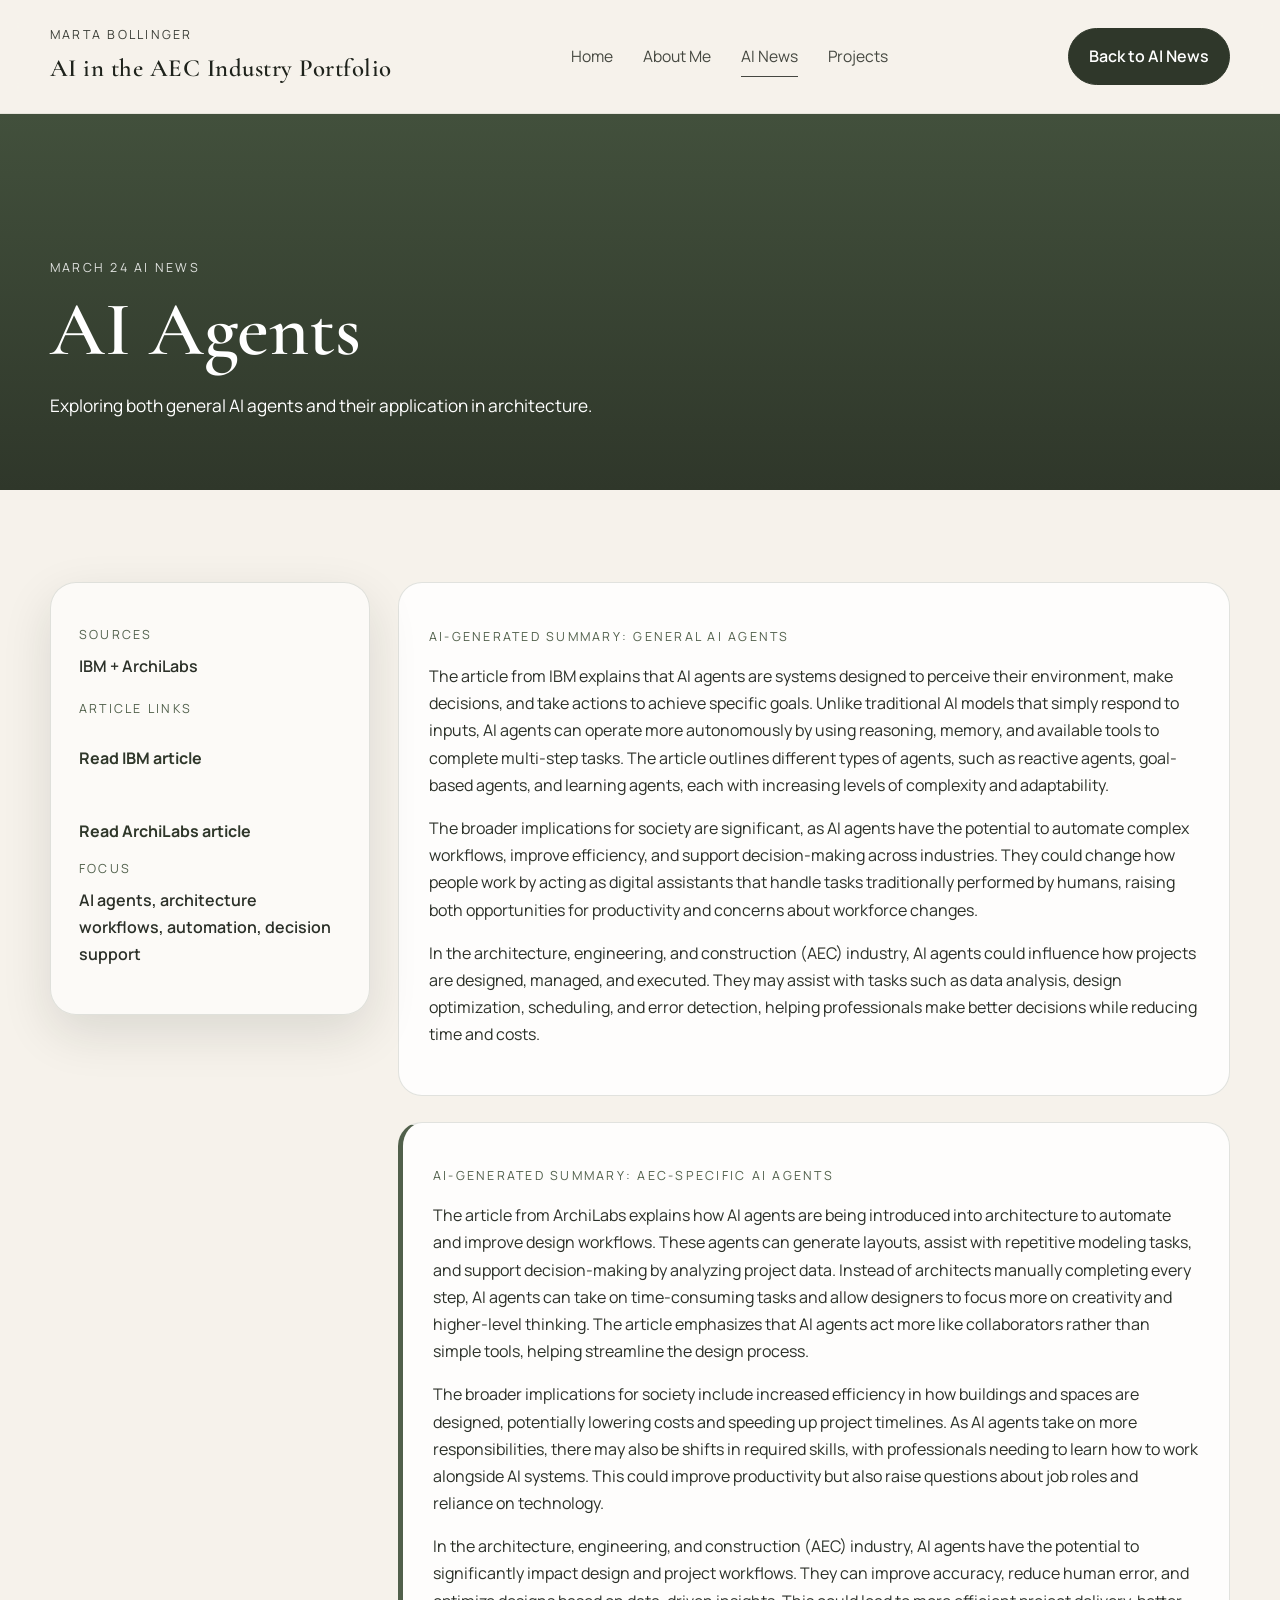
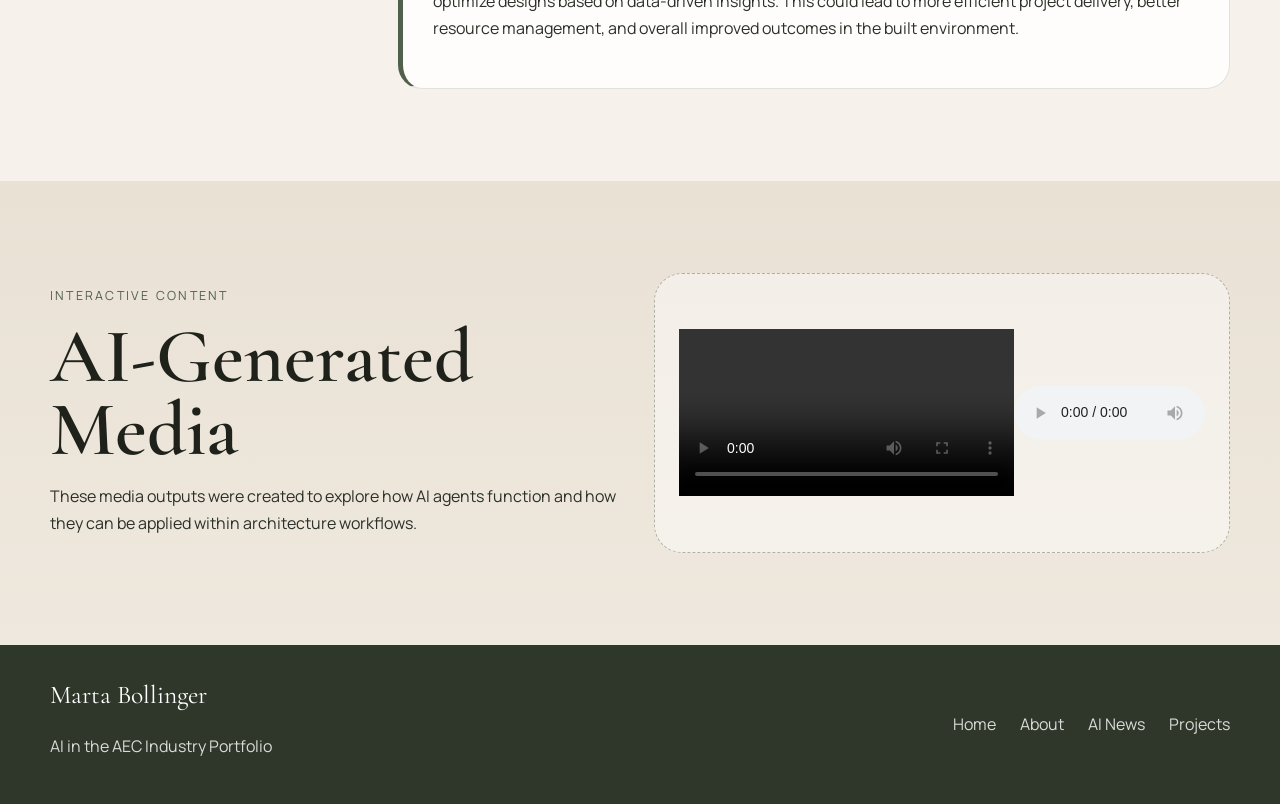
==== agents.html @ 0e94a181 "Add files via upload" ====
<!DOCTYPE html>
<html lang="en">
<head>
  <meta charset="UTF-8" />
  <meta name="viewport" content="width=device-width, initial-scale=1.0" />
  <title>March 24 AI News | Marta Bollinger</title>
  <link rel="preconnect" href="https://fonts.googleapis.com">
  <link rel="preconnect" href="https://fonts.gstatic.com" crossorigin>
  <link href="https://fonts.googleapis.com/css2?family=Cormorant+Garamond:wght@400;500;600;700&family=Manrope:wght@400;500;600;700&display=swap" rel="stylesheet">
  <link rel="stylesheet" href="styles.css" />
</head>

<body>
  <header class="site-header site-header--solid">
    <div class="container nav-wrap">
      <a class="brand brand--dark" href="index.html">
        <span class="brand-kicker">Marta Bollinger</span>
        <span class="brand-title">AI in the AEC Industry Portfolio</span>
      </a>

      <nav class="main-nav main-nav--dark">
        <a href="index.html">Home</a>
        <a href="about.html">About Me</a>
        <a href="news.html" class="active">AI News</a>
        <a href="projects.html">Projects</a>
      </nav>

      <a class="nav-cta nav-cta--dark" href="news.html">Back to AI News</a>
    </div>
  </header>

  <main>
    <section class="page-hero page-hero--olive">
      <div class="container page-hero__inner">
        <p class="eyebrow">March 24 AI News</p>
        <h1>AI Agents</h1>
        <p class="page-subtitle">Exploring both general AI agents and their application in architecture.</p>
      </div>
    </section>

    <section class="section article-section">
      <div class="container article-layout">

        <aside class="article-meta card-soft">
          <p class="meta-label">Sources</p>
          <p class="meta-value">IBM + ArchiLabs</p>

          <p class="meta-label">Article Links</p>
          <a class="external-link" href="https://www.ibm.com/think/topics/ai-agents" target="_blank" rel="noopener noreferrer">Read IBM article</a>
          <br><br>
          <a class="external-link" href="https://archilabs.ai/posts/ai-agents-for-architecture" target="_blank" rel="noopener noreferrer">Read ArchiLabs article</a>

          <p class="meta-label">Focus</p>
          <p class="meta-value">AI agents, architecture workflows, automation, decision support</p>
        </aside>

        <article class="article-content">

          <div class="content-block">
            <p class="section-label">AI-Generated Summary: General AI Agents</p>

            <p>
              The article from IBM explains that AI agents are systems designed to perceive their environment, make decisions, and take actions to achieve specific goals. Unlike traditional AI models that simply respond to inputs, AI agents can operate more autonomously by using reasoning, memory, and available tools to complete multi-step tasks. The article outlines different types of agents, such as reactive agents, goal-based agents, and learning agents, each with increasing levels of complexity and adaptability.
            </p>

            <p>
              The broader implications for society are significant, as AI agents have the potential to automate complex workflows, improve efficiency, and support decision-making across industries. They could change how people work by acting as digital assistants that handle tasks traditionally performed by humans, raising both opportunities for productivity and concerns about workforce changes.
            </p>

            <p>
              In the architecture, engineering, and construction (AEC) industry, AI agents could influence how projects are designed, managed, and executed. They may assist with tasks such as data analysis, design optimization, scheduling, and error detection, helping professionals make better decisions while reducing time and costs.
            </p>
          </div>

          <div class="content-block bordered-block">
            <p class="section-label">AI-Generated Summary: AEC-Specific AI Agents</p>

            <p>
              The article from ArchiLabs explains how AI agents are being introduced into architecture to automate and improve design workflows. These agents can generate layouts, assist with repetitive modeling tasks, and support decision-making by analyzing project data. Instead of architects manually completing every step, AI agents can take on time-consuming tasks and allow designers to focus more on creativity and higher-level thinking. The article emphasizes that AI agents act more like collaborators rather than simple tools, helping streamline the design process.
            </p>

            <p>
              The broader implications for society include increased efficiency in how buildings and spaces are designed, potentially lowering costs and speeding up project timelines. As AI agents take on more responsibilities, there may also be shifts in required skills, with professionals needing to learn how to work alongside AI systems. This could improve productivity but also raise questions about job roles and reliance on technology.
            </p>

            <p>
              In the architecture, engineering, and construction (AEC) industry, AI agents have the potential to significantly impact design and project workflows. They can improve accuracy, reduce human error, and optimize designs based on data-driven insights. This could lead to more efficient project delivery, better resource management, and overall improved outcomes in the built environment.
            </p>
          </div>

        </article>
      </div>
    </section>

    <section class="section muted-bg">
      <div class="container podcast-panel">
        <div>
          <p class="section-label">Interactive Content</p>
          <h2>AI-Generated Media</h2>
          <p>
            These media outputs were created to explore how AI agents function and how they can be applied within architecture workflows.
          </p>
        </div>

        <div class="podcast-placeholder">
          <video controls width="100%">
            <source src="March24Understanding_AI_Agents.mp4" type="video/mp4">
            Your browser does not support the video tag.
          </video>

          <br><br>

          <audio controls>
            <source src="March24AI_agents_automate_architectural_workflows.m4a" type="audio/mp4">
            Your browser does not support the audio element.
          </audio>
        </div>
      </div>
    </section>
  </main>

  <footer class="site-footer">
    <div class="container footer-wrap">
      <div>
        <p class="footer-title">Marta Bollinger</p>
        <p>AI in the AEC Industry Portfolio</p>
      </div>

      <div class="footer-links">
        <a href="index.html">Home</a>
        <a href="about.html">About</a>
        <a href="news.html">AI News</a>
        <a href="projects.html">Projects</a>
      </div>
    </div>
  </footer>
</body>
</html>
---- styles.css ----
:root {
  --olive-900: #2f372a;
  --olive-800: #3b4634;
  --olive-700: #51604b;
  --stone-100: #f6f2eb;
  --stone-200: #ece5da;
  --stone-300: #d9d0c2;
  --ink: #1e221b;
  --text: #2b3028;
  --muted: #687065;
  --white: #ffffff;
  --card: rgba(255, 255, 255, 0.7);
  --border: rgba(54, 66, 48, 0.14);
  --shadow: 0 18px 50px rgba(27, 34, 25, 0.12);
  --radius: 26px;
  --radius-sm: 18px;
  --max-width: 1180px;
}

* {
  box-sizing: border-box;
}

html {
  scroll-behavior: smooth;
}

body {
  margin: 0;
  font-family: 'Manrope', sans-serif;
  color: var(--text);
  background: var(--stone-100);
  line-height: 1.7;
}

img {
  max-width: 100%;
  display: block;
}

a {
  color: inherit;
  text-decoration: none;
}

.container {
  width: min(calc(100% - 48px), var(--max-width));
  margin: 0 auto;
}

.site-header {
  width: 100%;
  z-index: 20;
}

.site-header--overlay {
  position: absolute;
  top: 0;
  left: 0;
}

.site-header--solid {
  position: sticky;
  top: 0;
  background: rgba(246, 242, 235, 0.92);
  backdrop-filter: blur(14px);
  border-bottom: 1px solid rgba(54, 66, 48, 0.08);
}

.nav-wrap {
  display: flex;
  align-items: center;
  justify-content: space-between;
  gap: 24px;
  padding: 24px 0;
}

.brand {
  display: flex;
  flex-direction: column;
  gap: 2px;
  color: var(--white);
}

.brand--dark {
  color: var(--ink);
}

.brand-kicker {
  font-size: 0.78rem;
  letter-spacing: 0.18em;
  text-transform: uppercase;
  opacity: 0.86;
}

.brand-title {
  font-family: 'Cormorant Garamond', serif;
  font-size: 1.55rem;
  font-weight: 600;
  letter-spacing: 0.02em;
}

.main-nav {
  display: flex;
  gap: 30px;
  align-items: center;
}

.main-nav a {
  color: rgba(255,255,255,0.88);
  font-size: 0.98rem;
  position: relative;
}

.main-nav--dark a {
  color: rgba(30, 34, 27, 0.82);
}

.main-nav a::after {
  content: "";
  position: absolute;
  left: 0;
  bottom: -7px;
  width: 100%;
  height: 1px;
  background: currentColor;
  transform: scaleX(0);
  transform-origin: left;
  transition: transform 0.28s ease;
}

.main-nav a:hover::after,
.main-nav a.active::after {
  transform: scaleX(1);
}

.nav-cta {
  padding: 14px 20px;
  border-radius: 999px;
  background: rgba(255, 255, 255, 0.14);
  border: 1px solid rgba(255, 255, 255, 0.24);
  color: var(--white);
  font-weight: 600;
}

.nav-cta--dark {
  background: var(--olive-900);
  color: var(--white);
  border-color: var(--olive-900);
}

.hero {
  min-height: 100vh;
  position: relative;
  display: flex;
  align-items: center;
  overflow: hidden;
}

.hero-home {
  background:
    linear-gradient(to right, rgba(34, 42, 31, 0.78), rgba(34, 42, 31, 0.46)),
    url('https://images.unsplash.com/photo-1517048676732-d65bc937f952?auto=format&fit=crop&w=1800&q=80') center center / cover no-repeat;
}

.hero-overlay {
  position: absolute;
  inset: 0;
  background: radial-gradient(circle at top right, rgba(255,255,255,0.12), transparent 28%);
}

.hero-content,
.page-hero__inner {
  position: relative;
  z-index: 1;
}

.hero-content {
  color: var(--white);
  max-width: 720px;
  padding-top: 110px;
}

.eyebrow,
.section-label,
.meta-label {
  text-transform: uppercase;
  letter-spacing: 0.18em;
  font-size: 0.78rem;
}

.eyebrow {
  color: rgba(255,255,255,0.84);
  margin-bottom: 16px;
}

.eyebrow-dark {
  color: var(--olive-700);
}

.hero h1,
.page-hero h1,
.section h2,
.statement-card__content h2 {
  margin: 0;
  font-family: 'Cormorant Garamond', serif;
  font-size: clamp(3rem, 6vw, 5.4rem);
  line-height: 0.95;
  font-weight: 600;
}

.page-hero h1,
.section h2,
.statement-card__content h2 {
  color: var(--ink);
}

.hero-text,
.page-subtitle {
  font-size: 1.08rem;
  max-width: 640px;
  margin: 24px 0 0;
}

.page-subtitle--dark {
  color: var(--muted);
}

.page-subtitle--narrow {
  max-width: 760px;
  margin-left: auto;
  margin-right: auto;
}

.hero-actions {
  display: flex;
  gap: 16px;
  margin-top: 34px;
  flex-wrap: wrap;
}

.btn {
  display: inline-flex;
  align-items: center;
  justify-content: center;
  padding: 15px 24px;
  border-radius: 999px;
  font-weight: 700;
  transition: transform 0.2s ease, background 0.2s ease, color 0.2s ease;
}

.btn:hover,
.nav-cta:hover {
  transform: translateY(-1px);
}

.btn-light {
  background: var(--white);
  color: var(--ink);
}

.btn-outline-light {
  color: var(--white);
  border: 1px solid rgba(255,255,255,0.4);
  background: rgba(255,255,255,0.08);
}

.btn-dark {
  background: var(--olive-900);
  color: var(--white);
}

.section {
  padding: 92px 0;
}

.intro-section {
  background: linear-gradient(180deg, #f7f3ed 0%, #f1ebe1 100%);
}

.muted-bg {
  background: linear-gradient(180deg, #e9e1d4 0%, #efe8de 100%);
}

.split-grid,
.feature-grid,
.value-grid,
.article-layout,
.project-layout,
.podcast-panel,
.footer-wrap,
.about-layout {
  display: grid;
  gap: 28px;
}

.split-grid--intro {
  grid-template-columns: 1.1fr 1fr;
  align-items: end;
}

.section-label {
  color: var(--olive-700);
  margin-bottom: 14px;
}

.section-heading {
  display: flex;
  justify-content: space-between;
  align-items: end;
  gap: 20px;
  margin-bottom: 30px;
}

.section-heading--center {
  text-align: center;
  display: block;
}

.feature-grid {
  grid-template-columns: repeat(3, 1fr);
}

.feature-card,
.value-card,
.card-soft {
  background: rgba(255, 255, 255, 0.62);
  border: 1px solid var(--border);
  border-radius: var(--radius);
  padding: 28px;
  box-shadow: var(--shadow);
}

.feature-card__number {
  font-family: 'Cormorant Garamond', serif;
  font-size: 2rem;
  color: var(--olive-700);
  margin-bottom: 18px;
}

.feature-card h3,
.value-card h3 {
  font-family: 'Cormorant Garamond', serif;
  font-size: 2rem;
  margin: 0 0 10px;
  color: var(--ink);
}

.feature-card a,
.external-link {
  display: inline-block;
  margin-top: 18px;
  color: var(--olive-900);
  font-weight: 700;
}

.statement-card {
  display: grid;
  grid-template-columns: 1.08fr 1fr;
  gap: 0;
  background: var(--white);
  border-radius: 34px;
  overflow: hidden;
  box-shadow: var(--shadow);
}

.statement-card__image {
  min-height: 520px;
  background: url('https://images.unsplash.com/photo-1518005020951-eccb494ad742?auto=format&fit=crop&w=1400&q=80') center center / cover no-repeat;
}

.statement-card__content {
  padding: 56px;
  display: flex;
  flex-direction: column;
  justify-content: center;
}

.page-hero {
  padding: 130px 0 70px;
}

.page-hero--light {
  background: linear-gradient(180deg, #f4efe7 0%, #ede4d6 100%);
}

.page-hero--olive {
  background: linear-gradient(180deg, #42503c 0%, #2f372a 100%);
}

.page-hero--olive h1,
.page-hero--olive .page-subtitle {
  color: var(--white);
}

.page-hero--stone {
  background: linear-gradient(180deg, #ddd3c6 0%, #efe7dc 100%);
}

.about-layout {
  grid-template-columns: 0.92fr 1.08fr;
  align-items: center;
}

.about-image {
  min-height: 620px;
  border-radius: 30px;
  background:
    linear-gradient(to top, rgba(32, 38, 29, 0.18), rgba(32, 38, 29, 0.08)),
    url('https://images.unsplash.com/photo-1497366754035-f200968a6e72?auto=format&fit=crop&w=1200&q=80') center center / cover no-repeat;
  box-shadow: var(--shadow);
}

.about-copy {
  padding: 10px 10px 10px 22px;
}

.value-grid {
  grid-template-columns: repeat(3, 1fr);
}

.article-layout {
  grid-template-columns: 320px 1fr;
  align-items: start;
}

.article-meta {
  position: sticky;
  top: 110px;
}

.meta-label {
  color: var(--olive-700);
  margin-bottom: 8px;
}

.meta-value {
  margin: 0 0 18px;
  font-weight: 600;
}

.article-content,
.project-main {
  display: grid;
  gap: 26px;
}

.content-block {
  background: rgba(255, 255, 255, 0.82);
  border: 1px solid var(--border);
  border-radius: 24px;
  padding: 30px;
}

.bordered-block {
  border-left: 5px solid var(--olive-700);
}

.podcast-panel {
  grid-template-columns: 1fr 1fr;
  align-items: center;
}

.podcast-placeholder {
  min-height: 280px;
  border: 1px dashed rgba(47, 55, 42, 0.35);
  border-radius: 28px;
  background: rgba(255,255,255,0.44);
  display: flex;
  align-items: center;
  justify-content: center;
  color: var(--olive-700);
  font-weight: 700;
  text-align: center;
  padding: 24px;
}

.project-layout {
  grid-template-columns: 1.1fr 340px;
  align-items: start;
}

.project-visual {
  padding: 18px;
}

.project-visual img {
  border-radius: 18px;
  width: 100%;
  object-fit: cover;
}

.project-visual figcaption {
  margin-top: 12px;
  color: var(--muted);
  font-size: 0.95rem;
}

.podcast-card {
  background: rgba(255, 255, 255, 0.64);
  border: 1px solid var(--border);
  border-radius: 28px;
  padding: 34px;
  box-shadow: var(--shadow);
}

.audio-shell {
  background: rgba(47, 55, 42, 0.06);
  border: 1px solid rgba(47, 55, 42, 0.12);
  border-radius: 24px;
  padding: 26px;
}

.audio-title {
  margin: 0 0 14px;
  font-family: 'Cormorant Garamond', serif;
  font-size: 2rem;
  color: var(--ink);
}

.podcast-audio {
  width: 100%;
}

.audio-note {
  margin: 12px 0 0;
  color: var(--muted);
  font-size: 0.95rem;
}


.project-sidebar {
  position: sticky;
  top: 110px;
}

.site-footer {
  background: var(--olive-900);
  color: rgba(255,255,255,0.82);
  padding: 28px 0;
}

.footer-wrap {
  grid-template-columns: 1fr auto;
  align-items: center;
}

.footer-title {
  font-family: 'Cormorant Garamond', serif;
  color: var(--white);
  font-size: 1.6rem;
  margin: 0 0 4px;
}

.footer-links {
  display: flex;
  gap: 24px;
}

@media (max-width: 980px) {
  .nav-wrap {
    flex-wrap: wrap;
    justify-content: center;
    text-align: center;
  }

  .main-nav {
    order: 3;
    width: 100%;
    justify-content: center;
    flex-wrap: wrap;
  }

  .split-grid--intro,
  .feature-grid,
  .value-grid,
  .article-layout,
  .project-layout,
  .podcast-panel,
  .about-layout,
  .statement-card,
  .footer-wrap {
    grid-template-columns: 1fr;
  }

  .statement-card__image,
  .about-image {
    min-height: 380px;
  }

  .statement-card__content,
  .about-copy {
    padding: 32px;
  }

  .article-meta,
  .project-sidebar,
  .site-header--solid {
    position: relative;
    top: 0;
  }
}

@media (max-width: 640px) {
  .container {
    width: min(calc(100% - 30px), var(--max-width));
  }

  .hero {
    min-height: 92vh;
  }

  .hero-content {
    padding-top: 150px;
  }

  .hero h1,
  .page-hero h1,
  .section h2,
  .statement-card__content h2 {
    font-size: clamp(2.5rem, 11vw, 4rem);
  }

  .section {
    padding: 72px 0;
  }

  .nav-cta,
  .btn {
    width: 100%;
  }

  .hero-actions {
    flex-direction: column;
  }
  .portfolio-focus {
  background: #ece7dc;
  padding: 100px 0 0;
}

.portfolio-focus-grid {
  display: grid;
  grid-template-columns: 1.2fr 0.95fr;
  gap: 80px;
  align-items: end;
}

.portfolio-focus-left h2 {
  font-size: clamp(3rem, 6vw, 6.5rem);
  line-height: 0.95;
  letter-spacing: -0.03em;
  margin-top: 16px;
  margin-bottom: 0;
}

.portfolio-focus-right p {
  font-size: 1.08rem;
  line-height: 1.8;
  max-width: 620px;
  margin: 0;
}

.portfolio-focus-image {
  margin: 56px auto 0;
  max-width: 1200px;
  width: calc(100% - 80px);
}

.portfolio-focus-image img {
  width: 100%;
  height: 560px;
  object-fit: cover;
  object-position: center;
  display: block;
  border-radius: 0;
}

@media (max-width: 900px) {
  .portfolio-focus {
    padding: 72px 0 0;
  }

  .portfolio-focus-grid {
    grid-template-columns: 1fr;
    gap: 28px;
  }

  .portfolio-focus-left h2 {
    font-size: clamp(2.5rem, 12vw, 4.5rem);
  }

  .portfolio-focus-image {
    margin: 36px auto 0;
    width: calc(100% - 32px);
  }

  .portfolio-focus-image img {
    height: 320px;
  }
}
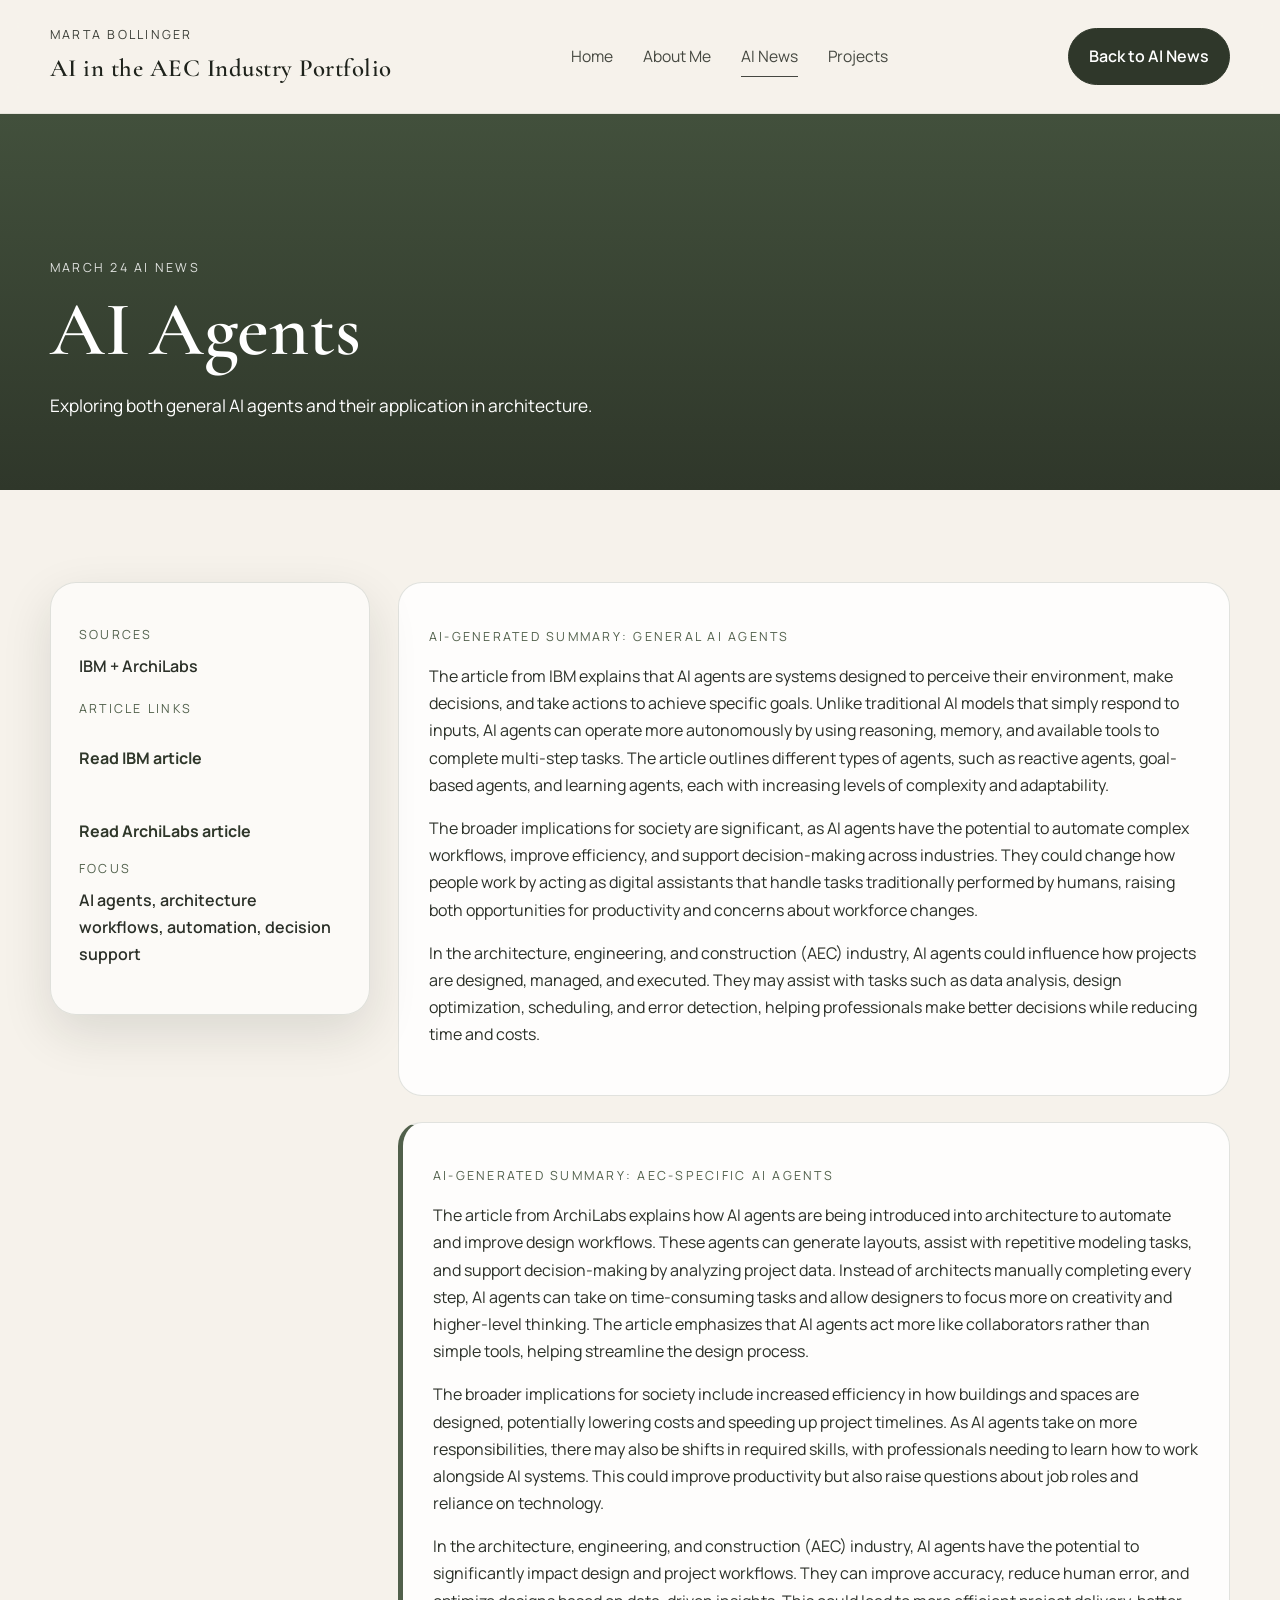
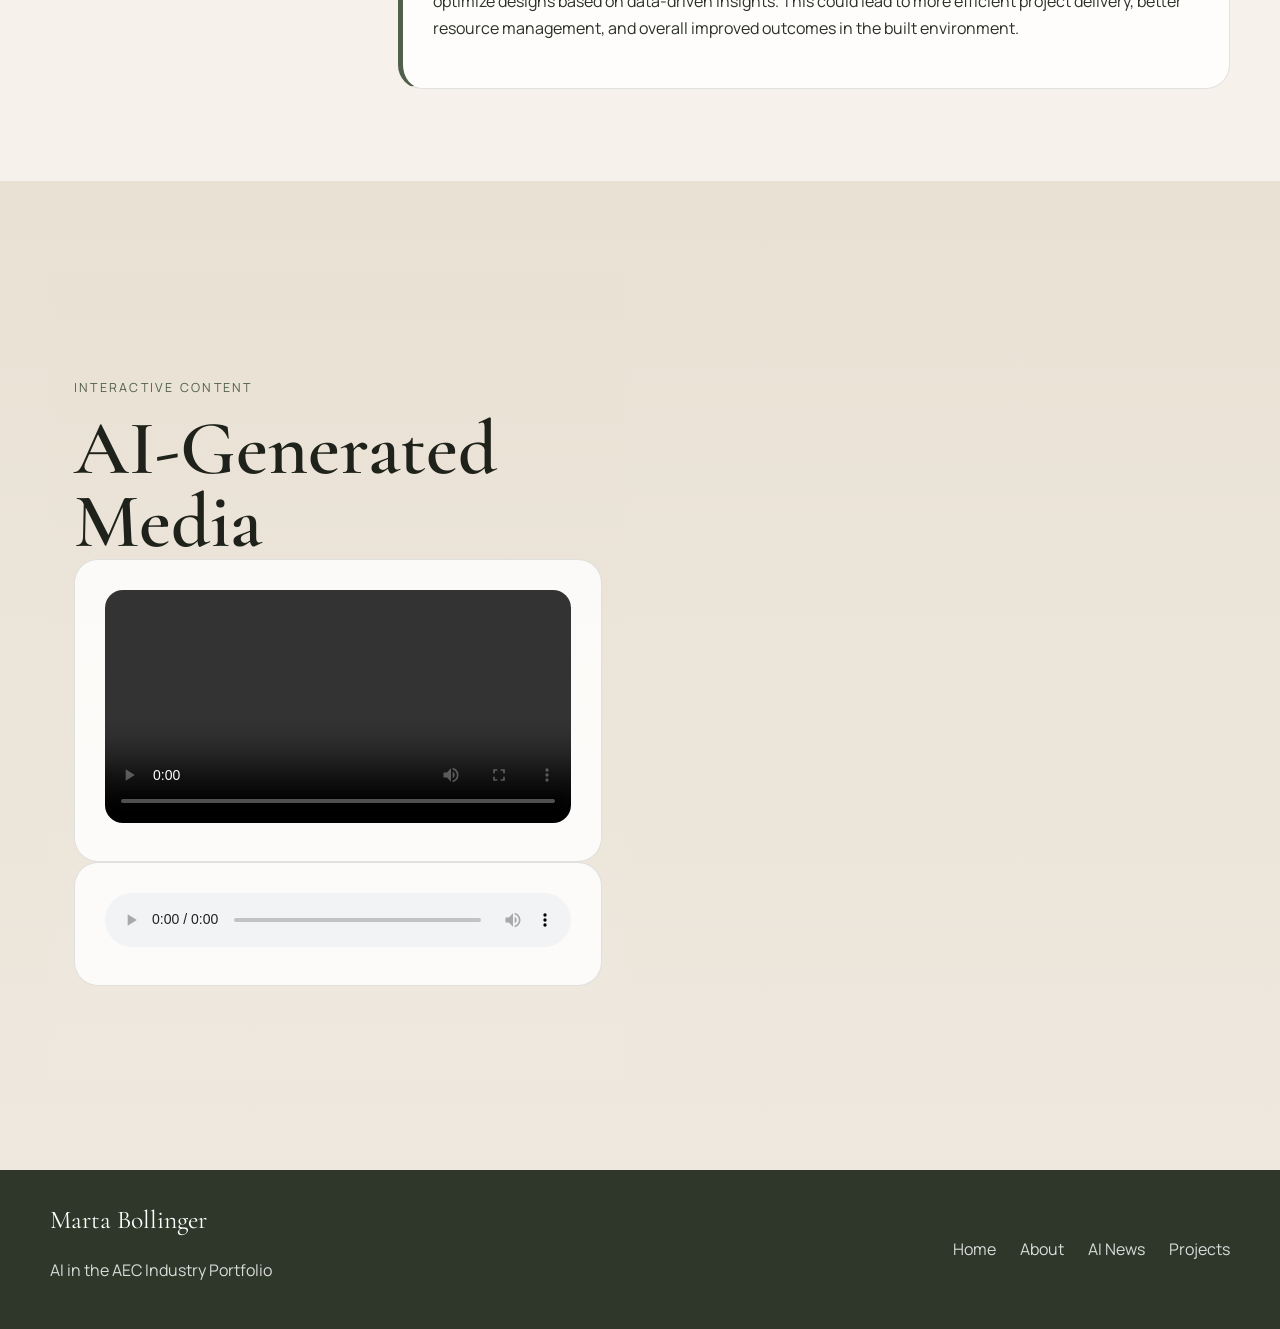
==== commit 930bebff: "Update agents.html" ====
--- a/agents.html
+++ b/agents.html
@@ -95,28 +95,26 @@
     <section class="section muted-bg">
       <div class="container podcast-panel">
         <div>
-          <p class="section-label">Interactive Content</p>
-          <h2>AI-Generated Media</h2>
-          <p>
-            These media outputs were created to explore how AI agents function and how they can be applied within architecture workflows.
-          </p>
-        </div>
+          <section class="section muted-bg">
+  <div class="container">
 
-        <div class="podcast-placeholder">
-          <video controls width="100%">
-            <source src="March24Understanding_AI_Agents.mp4" type="video/mp4">
-            Your browser does not support the video tag.
-          </video>
+    <p class="section-label">Interactive Content</p>
+    <h2>AI-Generated Media</h2>
 
-          <br><br>
+    <div class="content-block">
+      <video controls width="100%" style="max-height: 320px; border-radius: 18px;">
+        <source src="Agents.mp4" type="video/mp4">
+      </video>
+    </div>
 
-          <audio controls>
-            <source src="March24AI_agents_automate_architectural_workflows.m4a" type="audio/mp4">
-            Your browser does not support the audio element.
-          </audio>
-        </div>
-      </div>
-    </section>
+    <div class="content-block">
+      <audio controls style="width: 100%;">
+        <source src="March24.mp3" type="audio/mpeg">
+      </audio>
+    </div>
+
+  </div>
+</section>
   </main>
 
   <footer class="site-footer">
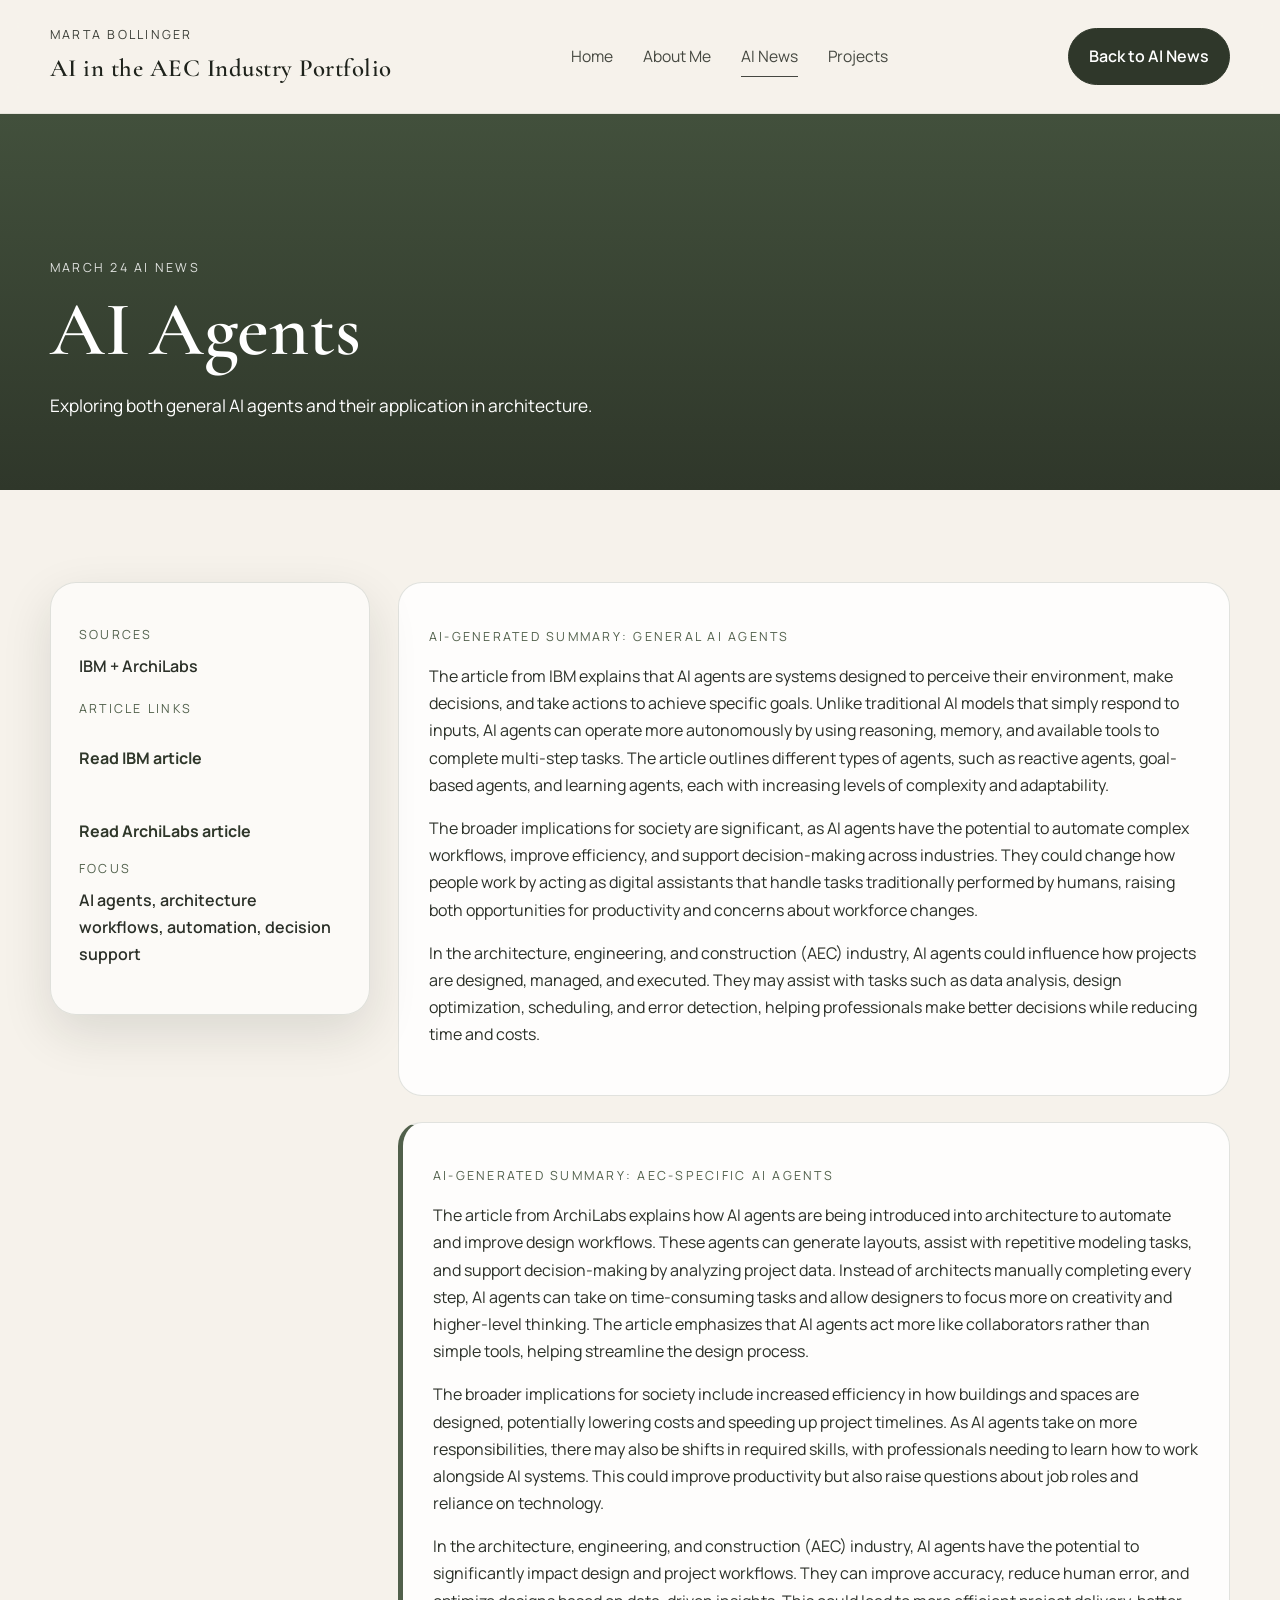
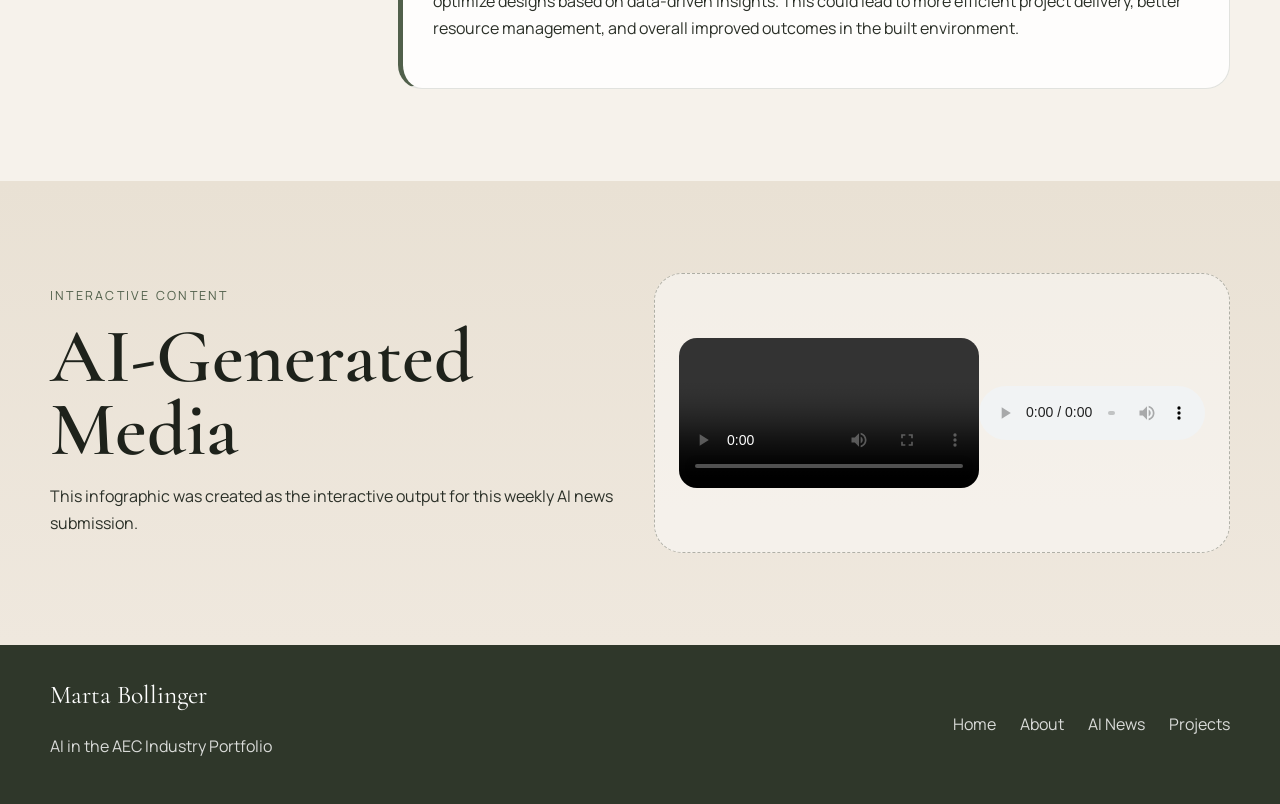
==== commit a22fe5c7: "Update agents.html" ====
--- a/agents.html
+++ b/agents.html
@@ -93,24 +93,30 @@
     </section>
 
     <section class="section muted-bg">
-      <div class="container podcast-panel">
-        <div>
-          <section class="section muted-bg">
-  <div class="container">
+  <div class="container podcast-panel">
 
-    <p class="section-label">Interactive Content</p>
-    <h2>AI-Generated Media</h2>
+    <!-- LEFT SIDE (TEXT) -->
+    <div>
+      <p class="section-label">Interactive Content</p>
+      <h2>AI-Generated Media</h2>
+      <p>
+        This infographic was created as the interactive output for this weekly AI news submission.
+      </p>
+    </div>
 
-    <div class="content-block">
-      <video controls width="100%" style="max-height: 320px; border-radius: 18px;">
+    <!-- RIGHT SIDE (MEDIA) -->
+    <div class="podcast-placeholder">
+
+      <video controls width="100%" style="max-height: 280px; border-radius: 18px;">
         <source src="Agents.mp4" type="video/mp4">
       </video>
-    </div>
 
-    <div class="content-block">
+      <br><br>
+
       <audio controls style="width: 100%;">
         <source src="March24.mp3" type="audio/mpeg">
       </audio>
+
     </div>
 
   </div>
